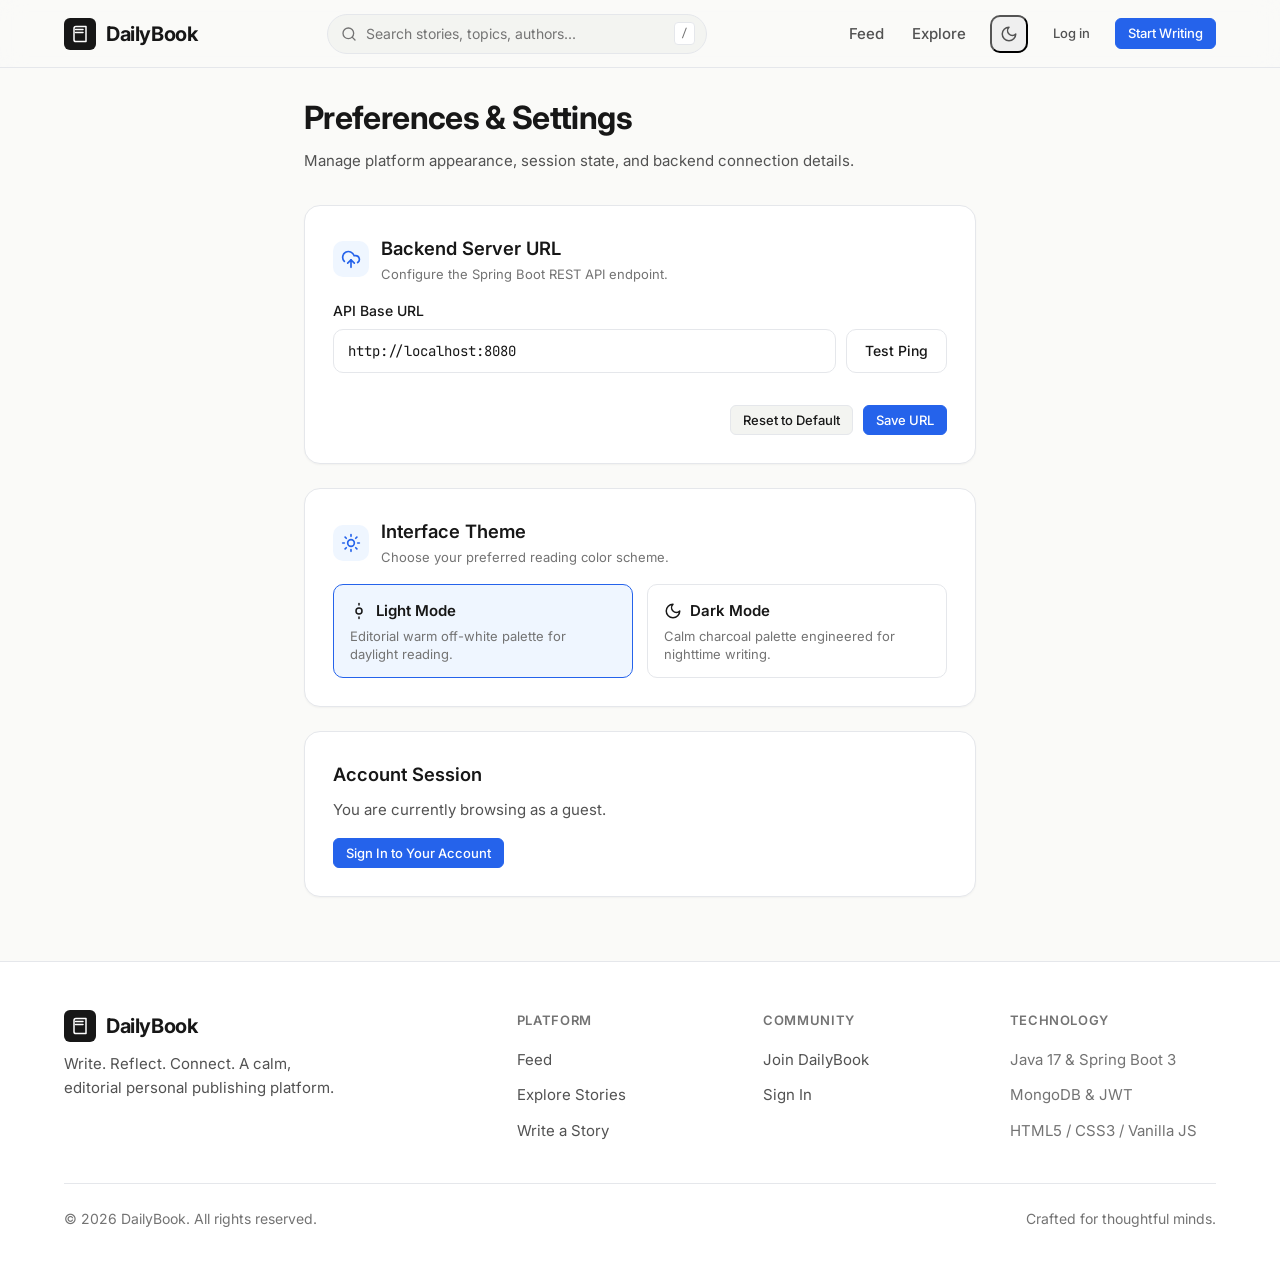
==== frontend/settings.html @ 3b926c1a "adding simple frontend" ====
<!DOCTYPE html>
<html lang="en">
<head>
  <meta charset="UTF-8">
  <meta name="viewport" content="width=device-width, initial-scale=1.0">
  <title>Settings & Configuration — DailyBook</title>
  <link rel="icon" type="image/svg+xml" href="assets/logo.svg">
  <link rel="stylesheet" href="css/style.css">
  <link rel="stylesheet" href="css/components.css">
  <link rel="stylesheet" href="css/responsive.css">
</head>
<body>
  <div class="site-wrapper">
    <header class="site-header"></header>

    <main class="main-content">
      <div class="container" style="max-width: 720px;">
        
        <div style="margin-bottom: 32px;">
          <h1 style="font-size: 2rem; font-weight: 700; letter-spacing: -0.02em; color: var(--text-primary); margin-bottom: 6px;">
            Preferences & Settings
          </h1>
          <p style="color: var(--text-secondary); font-size: 0.9375rem;">
            Manage platform appearance, session state, and backend connection details.
          </p>
        </div>

        <div style="display: flex; flex-direction: column; gap: 24px;">

          <!-- Card 1: Backend Connection -->
          <div style="background: var(--bg-surface); border: 1px solid var(--border-color); border-radius: var(--radius-lg); padding: 28px; box-shadow: var(--shadow-xs);">
            <div style="display: flex; align-items: center; gap: 12px; margin-bottom: 12px;">
              <div style="width: 36px; height: 36px; border-radius: var(--radius-md); background: var(--accent-subtle); color: var(--accent); display: flex; align-items: center; justify-content: center;">
                <svg width="20" height="20" viewBox="0 0 24 24" fill="none" stroke="currentColor" stroke-width="2" stroke-linecap="round" stroke-linejoin="round"><path d="M4 14.899A7 7 0 1 1 15.71 8h1.79a4.5 4.5 0 0 1 2.5 8.242"/><path d="m8 17 4-4 4 4"/><path d="M12 13v9"/></svg>
              </div>
              <div>
                <h2 style="font-size: 1.15rem; font-weight: 600; color: var(--text-primary);">Backend Server URL</h2>
                <p style="font-size: 0.8125rem; color: var(--text-muted);">Configure the Spring Boot REST API endpoint.</p>
              </div>
            </div>

            <div class="form-group" style="margin-top: 16px;">
              <label for="backend-url-input" class="form-label">API Base URL</label>
              <div style="display: flex; gap: 10px;">
                <input 
                  type="url" 
                  id="backend-url-input" 
                  class="form-input" 
                  placeholder="http://localhost:8080" 
                  style="font-family: var(--font-mono); font-size: 0.875rem;"
                />
                <button type="button" class="btn btn-outline" id="test-connection-btn">
                  Test Ping
                </button>
              </div>
              <span id="connection-status" class="form-hint" style="margin-top: 6px;"></span>
            </div>

            <div style="display: flex; justify-content: flex-end; gap: 10px; margin-top: 16px;">
              <button type="button" class="btn btn-secondary btn-sm" id="reset-url-btn">Reset to Default</button>
              <button type="button" class="btn btn-primary btn-sm" id="save-url-btn">Save URL</button>
            </div>
          </div>

          <!-- Card 2: Appearance & Theme -->
          <div style="background: var(--bg-surface); border: 1px solid var(--border-color); border-radius: var(--radius-lg); padding: 28px; box-shadow: var(--shadow-xs);">
            <div style="display: flex; align-items: center; gap: 12px; margin-bottom: 12px;">
              <div style="width: 36px; height: 36px; border-radius: var(--radius-md); background: var(--accent-subtle); color: var(--accent); display: flex; align-items: center; justify-content: center;">
                <svg width="20" height="20" viewBox="0 0 24 24" fill="none" stroke="currentColor" stroke-width="2" stroke-linecap="round" stroke-linejoin="round"><circle cx="12" cy="12" r="4"/><path d="M12 2v2"/><path d="M12 20v2"/><path d="m4.93 4.93 1.41 1.41"/><path d="m17.66 17.66 1.41 1.41"/><path d="M2 12h2"/><path d="M20 12h2"/><path d="m6.34 17.66-1.41 1.41"/><path d="m19.07 4.93-1.41 1.41"/></svg>
              </div>
              <div>
                <h2 style="font-size: 1.15rem; font-weight: 600; color: var(--text-primary);">Interface Theme</h2>
                <p style="font-size: 0.8125rem; color: var(--text-muted);">Choose your preferred reading color scheme.</p>
              </div>
            </div>

            <div style="display: grid; grid-template-columns: 1fr 1fr; gap: 14px; margin-top: 16px;">
              <div class="visibility-card" id="theme-card-light" data-theme-val="light" style="cursor: pointer;">
                <div class="visibility-title">
                  <svg width="18" height="18" viewBox="0 0 24 24" fill="none" stroke="currentColor" stroke-width="2" stroke-linecap="round" stroke-linejoin="round"><circle cx="12" cy="12" r="4"/><path d="M12 2v2"/><path d="M12 20v2"/></svg>
                  <span>Light Mode</span>
                </div>
                <div class="visibility-desc">Editorial warm off-white palette for daylight reading.</div>
              </div>

              <div class="visibility-card" id="theme-card-dark" data-theme-val="dark" style="cursor: pointer;">
                <div class="visibility-title">
                  <svg width="18" height="18" viewBox="0 0 24 24" fill="none" stroke="currentColor" stroke-width="2" stroke-linecap="round" stroke-linejoin="round"><path d="M12 3a6 6 0 0 0 9 9 9 9 0 1 1-9-9Z"/></svg>
                  <span>Dark Mode</span>
                </div>
                <div class="visibility-desc">Calm charcoal palette engineered for nighttime writing.</div>
              </div>
            </div>
          </div>

          <!-- Card 3: Account & Session Information -->
          <div id="account-settings-card" style="background: var(--bg-surface); border: 1px solid var(--border-color); border-radius: var(--radius-lg); padding: 28px; box-shadow: var(--shadow-xs);">
            <!-- Populated via script -->
          </div>

        </div>

      </div>
    </main>

    <footer class="site-footer"></footer>
  </div>

  <script src="js/config.js"></script>
  <script src="js/api.js"></script>
  <script src="js/auth.js"></script>
  <script src="js/app.js"></script>
  <script>
    document.addEventListener('DOMContentLoaded', () => {
      App.renderHeader('settings');
      App.renderFooter();

      // Backend URL Setup
      const urlInput = document.getElementById('backend-url-input');
      const saveBtn = document.getElementById('save-url-btn');
      const resetBtn = document.getElementById('reset-url-btn');
      const testBtn = document.getElementById('test-connection-btn');
      const statusSpan = document.getElementById('connection-status');

      urlInput.value = CONFIG.API_BASE_URL;

      saveBtn.addEventListener('click', () => {
        const val = urlInput.value.trim();
        CONFIG.setApiBaseUrl(val);
        Toast.success('Backend URL updated to ' + CONFIG.API_BASE_URL);
      });

      resetBtn.addEventListener('click', () => {
        CONFIG.setApiBaseUrl(null);
        urlInput.value = CONFIG.API_BASE_URL;
        Toast.info('Reset backend URL to default: ' + CONFIG.DEFAULT_API_BASE_URL);
      });

      testBtn.addEventListener('click', async () => {
        statusSpan.textContent = 'Testing connection...';
        statusSpan.style.color = 'var(--text-muted)';
        try {
          const resp = await fetch(`${urlInput.value.trim()}/health`).catch(() => fetch(`${urlInput.value.trim()}/api/posts`));
          if (resp) {
            statusSpan.textContent = 'Connected successfully! Server is responding.';
            statusSpan.style.color = 'var(--success)';
            Toast.success('Connection verified!');
          }
        } catch {
          statusSpan.textContent = 'Failed to reach backend server. Please verify port and host.';
          statusSpan.style.color = 'var(--danger)';
          Toast.error('Connection test failed.');
        }
      });

      // Theme Selector Cards
      const currentTheme = document.documentElement.getAttribute('data-theme') || 'light';
      updateThemeCards(currentTheme);

      document.getElementById('theme-card-light').addEventListener('click', () => {
        document.documentElement.setAttribute('data-theme', 'light');
        localStorage.setItem('dailybook_theme', 'light');
        updateThemeCards('light');
        App.updateThemeToggleIcon('light');
      });

      document.getElementById('theme-card-dark').addEventListener('click', () => {
        document.documentElement.setAttribute('data-theme', 'dark');
        localStorage.setItem('dailybook_theme', 'dark');
        updateThemeCards('dark');
        App.updateThemeToggleIcon('dark');
      });

      function updateThemeCards(theme) {
        document.getElementById('theme-card-light').classList.toggle('selected', theme === 'light');
        document.getElementById('theme-card-dark').classList.toggle('selected', theme === 'dark');
      }

      // Account & Session Information
      const accountCard = document.getElementById('account-settings-card');
      const isAuthed = Auth.isAuthenticated();

      if (isAuthed) {
        const user = Auth.getUser() || {};
        accountCard.innerHTML = `
          <div style="display: flex; align-items: center; justify-content: space-between; margin-bottom: 16px;">
            <h2 style="font-size: 1.15rem; font-weight: 600; color: var(--text-primary);">Account & Session</h2>
            <span class="badge badge-public">Active Session</span>
          </div>
          <div style="display: flex; flex-direction: column; gap: 8px; font-size: 0.9375rem; margin-bottom: 20px;">
            <div><strong>Username:</strong> @${App.escapeHtml(user.username || 'unknown')}</div>
            ${user.email ? `<div><strong>Email:</strong> ${App.escapeHtml(user.email)}</div>` : ''}
            ${user.roles ? `<div><strong>Roles:</strong> ${user.roles.join(', ')}</div>` : ''}
          </div>
          <button class="btn btn-danger-outline btn-sm" onclick="Auth.logout('login.html')">
            End Session & Sign Out
          </button>
        `;
      } else {
        accountCard.innerHTML = `
          <h2 style="font-size: 1.15rem; font-weight: 600; color: var(--text-primary); margin-bottom: 8px;">Account Session</h2>
          <p style="font-size: 0.9375rem; color: var(--text-secondary); margin-bottom: 16px;">You are currently browsing as a guest.</p>
          <a href="login.html" class="btn btn-primary btn-sm">Sign In to Your Account</a>
        `;
      }
    });
  </script>
</body>
</html>
---- frontend/css/style.css ----
/* ==========================================================================
   DailyBook Design System & Global Styles
   "Write. Reflect. Connect."
   ========================================================================== */

@import url('https://fonts.googleapis.com/css2?family=Inter:wght@300;400;500;600;700&family=Newsreader:ital,opsz,wght@0,6..72,400;0,6..72,500;0,6..72,600;1,6..72,400&family=JetBrains+Mono:wght@400;500&display=swap');

:root {
  /* Color Palette - Sophisticated Editorial Light */
  --bg-primary: #FAFAF8;
  --bg-surface: #FFFFFF;
  --bg-secondary: #F3F4F1;
  --bg-tertiary: #E8EAE6;
  --text-primary: #171717;
  --text-secondary: #525252;
  --text-muted: #737373;
  --text-inverse: #FFFFFF;

  /* Brand Accents */
  --accent: #2563EB;
  --accent-hover: #1D4ED8;
  --accent-subtle: #EFF6FF;
  --accent-border: #BFDBFE;

  /* Semantic Feedback */
  --border-color: #E5E7EB;
  --border-light: #F3F4F6;
  --border-dark: #D1D5DB;

  --danger: #DC2626;
  --danger-hover: #B91C1C;
  --danger-light: #FEF2F2;
  --danger-border: #FECACA;

  --success: #16A34A;
  --success-light: #F0FDF4;
  --success-border: #BBF7D0;

  --warning: #D97706;
  --warning-light: #FFFBEB;
  --warning-border: #FDE68A;

  /* Typography */
  --font-sans: 'Inter', -apple-system, BlinkMacSystemFont, "Segoe UI", Roboto, sans-serif;
  --font-serif: 'Newsreader', 'Merriweather', Georgia, serif;
  --font-mono: 'JetBrains Mono', SFMono-Regular, Menlo, Monaco, Consolas, monospace;

  /* Elevations */
  --shadow-xs: 0 1px 2px 0 rgba(0, 0, 0, 0.04);
  --shadow-sm: 0 1px 3px 0 rgba(0, 0, 0, 0.07), 0 1px 2px -1px rgba(0, 0, 0, 0.05);
  --shadow-md: 0 4px 6px -1px rgba(0, 0, 0, 0.07), 0 2px 4px -2px rgba(0, 0, 0, 0.04);
  --shadow-lg: 0 10px 15px -3px rgba(0, 0, 0, 0.08), 0 4px 6px -4px rgba(0, 0, 0, 0.03);
  --shadow-xl: 0 20px 25px -5px rgba(0, 0, 0, 0.09), 0 8px 10px -6px rgba(0, 0, 0, 0.04);

  /* Radius */
  --radius-sm: 6px;
  --radius-md: 10px;
  --radius-lg: 16px;
  --radius-xl: 24px;
  --radius-full: 9999px;

  /* Transitions */
  --transition-fast: 150ms cubic-bezier(0.4, 0, 0.2, 1);
  --transition-normal: 250ms cubic-bezier(0.4, 0, 0.2, 1);

  /* Layout dimensions */
  --nav-height: 68px;
  --container-max: 1200px;
  --reading-max: 740px;
}

/* ==========================================================================
   Dark Mode Palette (Intentional Slate/Charcoal)
   ========================================================================== */
[data-theme="dark"] {
  --bg-primary: #0F1115;
  --bg-surface: #171A21;
  --bg-secondary: #1F232B;
  --bg-tertiary: #272C36;
  --text-primary: #F3F4F6;
  --text-secondary: #9CA3AF;
  --text-muted: #6B7280;
  --text-inverse: #111827;

  --accent: #3B82F6;
  --accent-hover: #60A5FA;
  --accent-subtle: rgba(59, 130, 246, 0.14);
  --accent-border: rgba(59, 130, 246, 0.28);

  --border-color: #272B35;
  --border-light: #1F232B;
  --border-dark: #373E4D;

  --danger: #EF4444;
  --danger-hover: #F87171;
  --danger-light: rgba(239, 68, 68, 0.14);
  --danger-border: rgba(239, 68, 68, 0.3);

  --success: #22C55E;
  --success-light: rgba(34, 197, 94, 0.14);
  --success-border: rgba(34, 197, 94, 0.3);

  --warning: #F59E0B;
  --warning-light: rgba(245, 158, 11, 0.14);
  --warning-border: rgba(245, 158, 11, 0.3);

  --shadow-xs: 0 1px 2px 0 rgba(0, 0, 0, 0.35);
  --shadow-sm: 0 2px 4px 0 rgba(0, 0, 0, 0.45);
  --shadow-md: 0 6px 12px -2px rgba(0, 0, 0, 0.5);
  --shadow-lg: 0 12px 20px -3px rgba(0, 0, 0, 0.6);
  --shadow-xl: 0 24px 32px -4px rgba(0, 0, 0, 0.7);
}

/* ==========================================================================
   Base & Reset
   ========================================================================== */
*, *::before, *::after {
  box-sizing: border-box;
  margin: 0;
  padding: 0;
}

html {
  font-size: 16px;
  scroll-behavior: smooth;
  -webkit-font-smoothing: antialiased;
  -moz-osx-font-smoothing: grayscale;
}

body {
  font-family: var(--font-sans);
  background-color: var(--bg-primary);
  color: var(--text-primary);
  line-height: 1.6;
  min-height: 100vh;
  display: flex;
  flex-direction: column;
  transition: background-color var(--transition-normal), color var(--transition-normal);
}

a {
  color: inherit;
  text-decoration: none;
  transition: color var(--transition-fast);
}

button, input, textarea, select {
  font: inherit;
  color: inherit;
}

img, svg {
  display: block;
  max-width: 100%;
}

/* ==========================================================================
   Global Layout Structure
   ========================================================================== */
.site-wrapper {
  display: flex;
  flex-direction: column;
  min-height: 100vh;
}

.main-content {
  flex: 1 0 auto;
  padding-top: calc(var(--nav-height) + 24px);
  padding-bottom: 64px;
}

.container {
  width: 100%;
  max-width: var(--container-max);
  margin-left: auto;
  margin-right: auto;
  padding-left: 24px;
  padding-right: 24px;
}

.reading-container {
  width: 100%;
  max-width: var(--reading-max);
  margin-left: auto;
  margin-right: auto;
  padding-left: 20px;
  padding-right: 20px;
}

/* ==========================================================================
   Navigation Bar
   ========================================================================== */
.site-header {
  position: fixed;
  top: 0;
  left: 0;
  right: 0;
  height: var(--nav-height);
  background: rgba(250, 250, 248, 0.85);
  backdrop-filter: blur(12px);
  -webkit-backdrop-filter: blur(12px);
  border-bottom: 1px solid var(--border-color);
  z-index: 100;
  transition: background-color var(--transition-normal), border-color var(--transition-normal);
}

[data-theme="dark"] .site-header {
  background: rgba(15, 17, 21, 0.85);
}

.nav-container {
  display: flex;
  align-items: center;
  justify-content: space-between;
  height: 100%;
  gap: 20px;
}

/* Brand */
.nav-brand {
  display: flex;
  align-items: center;
  gap: 10px;
  font-weight: 700;
  font-size: 1.25rem;
  letter-spacing: -0.02em;
  color: var(--text-primary);
}

.brand-icon {
  width: 32px;
  height: 32px;
  background: var(--text-primary);
  color: var(--bg-surface);
  border-radius: var(--radius-sm);
  display: flex;
  align-items: center;
  justify-content: center;
  transition: transform var(--transition-fast);
}

.nav-brand:hover .brand-icon {
  transform: translateY(-1px);
}

/* Nav Center - Quick Search */
.nav-search {
  flex: 1;
  max-width: 380px;
  position: relative;
}

.nav-search-input {
  width: 100%;
  height: 40px;
  padding: 0 40px 0 38px;
  background: var(--bg-secondary);
  border: 1px solid var(--border-color);
  border-radius: var(--radius-full);
  font-size: 0.875rem;
  color: var(--text-primary);
  outline: none;
  transition: all var(--transition-fast);
}

.nav-search-input:focus {
  background: var(--bg-surface);
  border-color: var(--accent);
  box-shadow: 0 0 0 3px var(--accent-subtle);
}

.nav-search-icon {
  position: absolute;
  left: 14px;
  top: 50%;
  transform: translateY(-50%);
  color: var(--text-muted);
  pointer-events: none;
  width: 16px;
  height: 16px;
}

.nav-search-kbd {
  position: absolute;
  right: 12px;
  top: 50%;
  transform: translateY(-50%);
  background: var(--bg-surface);
  border: 1px solid var(--border-color);
  border-radius: 4px;
  padding: 2px 6px;
  font-size: 0.7rem;
  font-family: var(--font-mono);
  color: var(--text-muted);
  pointer-events: none;
}

/* Nav Right Actions */
.nav-actions {
  display: flex;
  align-items: center;
  gap: 12px;
}

.nav-link {
  display: inline-flex;
  align-items: center;
  gap: 6px;
  font-size: 0.9375rem;
  font-weight: 500;
  color: var(--text-secondary);
  padding: 8px 12px;
  border-radius: var(--radius-sm);
  transition: all var(--transition-fast);
}

.nav-link:hover, .nav-link.active {
  color: var(--text-primary);
  background: var(--bg-secondary);
}

/* User Profile Dropdown in Nav */
.user-menu-trigger {
  display: flex;
  align-items: center;
  gap: 8px;
  padding: 4px;
  border-radius: var(--radius-full);
  background: transparent;
  border: 1px solid transparent;
  cursor: pointer;
  transition: all var(--transition-fast);
}

.user-menu-trigger:hover {
  background: var(--bg-secondary);
  border-color: var(--border-color);
}

/* Mobile Nav Toggle */
.mobile-menu-btn {
  display: none;
  background: none;
  border: none;
  cursor: pointer;
  padding: 8px;
  color: var(--text-primary);
  border-radius: var(--radius-sm);
}

/* Mobile Drawer */
.mobile-drawer {
  display: none;
  position: fixed;
  top: var(--nav-height);
  left: 0;
  right: 0;
  bottom: 0;
  background: var(--bg-primary);
  z-index: 99;
  padding: 24px;
  flex-direction: column;
  gap: 16px;
  border-top: 1px solid var(--border-color);
  overflow-y: auto;
}

.mobile-drawer.open {
  display: flex;
}

/* ==========================================================================
   Footer
   ========================================================================== */
.site-footer {
  background: var(--bg-surface);
  border-top: 1px solid var(--border-color);
  padding: 48px 0 32px;
  margin-top: auto;
}

.footer-grid {
  display: grid;
  grid-template-columns: 2fr 1fr 1fr 1fr;
  gap: 40px;
  margin-bottom: 40px;
}

.footer-brand-tagline {
  color: var(--text-secondary);
  font-size: 0.9375rem;
  margin-top: 10px;
  max-width: 280px;
}

.footer-heading {
  font-size: 0.8125rem;
  font-weight: 600;
  text-transform: uppercase;
  letter-spacing: 0.05em;
  color: var(--text-muted);
  margin-bottom: 16px;
}

.footer-links {
  list-style: none;
  display: flex;
  flex-direction: column;
  gap: 10px;
}

.footer-link {
  font-size: 0.9375rem;
  color: var(--text-secondary);
  transition: color var(--transition-fast);
}

.footer-link:hover {
  color: var(--text-primary);
}

.footer-bottom {
  display: flex;
  align-items: center;
  justify-content: space-between;
  padding-top: 24px;
  border-top: 1px solid var(--border-color);
  font-size: 0.875rem;
  color: var(--text-muted);
}
---- frontend/css/components.css ----
/* ==========================================================================
   DailyBook UI Components
   Buttons, Cards, Inputs, Toasts, Skeletons, Modals, Reading Typography
   ========================================================================== */

/* ==========================================================================
   Buttons
   ========================================================================== */
.btn {
  display: inline-flex;
  align-items: center;
  justify-content: center;
  gap: 8px;
  font-family: var(--font-sans);
  font-size: 0.875rem;
  font-weight: 500;
  line-height: 1.25;
  padding: 10px 18px;
  border-radius: var(--radius-md);
  border: 1px solid transparent;
  cursor: pointer;
  text-decoration: none;
  white-space: nowrap;
  transition: all var(--transition-fast);
  user-select: none;
}

.btn:disabled, .btn.disabled {
  opacity: 0.6;
  cursor: not-allowed;
  pointer-events: none;
}

.btn-primary {
  background-color: var(--accent);
  color: #FFFFFF;
  border-color: var(--accent);
}

.btn-primary:hover:not(:disabled) {
  background-color: var(--accent-hover);
  border-color: var(--accent-hover);
  transform: translateY(-1px);
  box-shadow: var(--shadow-sm);
}

.btn-secondary {
  background-color: var(--bg-secondary);
  color: var(--text-primary);
  border-color: var(--border-color);
}

.btn-secondary:hover:not(:disabled) {
  background-color: var(--bg-tertiary);
  border-color: var(--border-dark);
}

.btn-outline {
  background-color: transparent;
  color: var(--text-primary);
  border-color: var(--border-color);
}

.btn-outline:hover:not(:disabled) {
  background-color: var(--bg-secondary);
  border-color: var(--border-dark);
}

.btn-ghost {
  background-color: transparent;
  color: var(--text-secondary);
  border-color: transparent;
}

.btn-ghost:hover:not(:disabled) {
  color: var(--text-primary);
  background-color: var(--bg-secondary);
}

.btn-danger {
  background-color: var(--danger);
  color: #FFFFFF;
  border-color: var(--danger);
}

.btn-danger:hover:not(:disabled) {
  background-color: var(--danger-hover);
  border-color: var(--danger-hover);
}

.btn-danger-outline {
  background-color: transparent;
  color: var(--danger);
  border-color: var(--danger-border);
}

.btn-danger-outline:hover:not(:disabled) {
  background-color: var(--danger-light);
}

.btn-sm {
  padding: 6px 12px;
  font-size: 0.8125rem;
  border-radius: var(--radius-sm);
}

.btn-lg {
  padding: 14px 24px;
  font-size: 1rem;
  font-weight: 600;
  border-radius: var(--radius-md);
}

.btn-icon {
  padding: 8px;
  border-radius: var(--radius-md);
  color: var(--text-secondary);
}

.btn-icon:hover {
  color: var(--text-primary);
  background-color: var(--bg-secondary);
}

/* Spinner inside button */
.btn-spinner {
  width: 16px;
  height: 16px;
  border: 2px solid rgba(255, 255, 255, 0.3);
  border-top-color: currentColor;
  border-radius: 50%;
  animation: spin 0.6s linear infinite;
}

@keyframes spin {
  to { transform: rotate(360deg); }
}

/* ==========================================================================
   Form Controls
   ========================================================================== */
.form-group {
  display: flex;
  flex-direction: column;
  gap: 6px;
  margin-bottom: 20px;
}

.form-label {
  font-size: 0.875rem;
  font-weight: 500;
  color: var(--text-primary);
}

.form-input, .form-textarea, .form-select {
  width: 100%;
  padding: 10px 14px;
  font-family: var(--font-sans);
  font-size: 0.9375rem;
  color: var(--text-primary);
  background-color: var(--bg-surface);
  border: 1px solid var(--border-color);
  border-radius: var(--radius-md);
  outline: none;
  transition: all var(--transition-fast);
}

.form-input:focus, .form-textarea:focus, .form-select:focus {
  border-color: var(--accent);
  box-shadow: 0 0 0 3px var(--accent-subtle);
}

.form-input::placeholder, .form-textarea::placeholder {
  color: var(--text-muted);
}

.form-input.is-invalid, .form-textarea.is-invalid {
  border-color: var(--danger);
  box-shadow: 0 0 0 3px var(--danger-light);
}

.form-textarea {
  min-height: 140px;
  resize: vertical;
  line-height: 1.6;
}

.form-hint {
  font-size: 0.8125rem;
  color: var(--text-muted);
}

.form-error {
  font-size: 0.8125rem;
  color: var(--danger);
  display: flex;
  align-items: center;
  gap: 4px;
}

/* Password Toggle Wrapper */
.input-with-toggle {
  position: relative;
  display: flex;
  align-items: center;
}

.input-with-toggle .form-input {
  padding-right: 42px;
}

.input-toggle-btn {
  position: absolute;
  right: 12px;
  background: none;
  border: none;
  color: var(--text-muted);
  cursor: pointer;
  padding: 4px;
  display: flex;
  align-items: center;
}

.input-toggle-btn:hover {
  color: var(--text-primary);
}

/* ==========================================================================
   Badges & Tags
   ========================================================================== */
.badge {
  display: inline-flex;
  align-items: center;
  gap: 5px;
  padding: 3px 8px;
  border-radius: var(--radius-full);
  font-size: 0.75rem;
  font-weight: 500;
  line-height: 1;
}

.badge-public {
  background-color: var(--bg-secondary);
  color: var(--text-secondary);
  border: 1px solid var(--border-color);
}

.badge-followers {
  background-color: var(--accent-subtle);
  color: var(--accent);
  border: 1px solid var(--accent-border);
}

.badge-private {
  background-color: var(--warning-light);
  color: var(--warning);
  border: 1px solid var(--warning-border);
}

.tag-pill {
  display: inline-flex;
  align-items: center;
  gap: 4px;
  padding: 3px 10px;
  border-radius: var(--radius-full);
  font-size: 0.75rem;
  font-weight: 500;
  background-color: var(--bg-secondary);
  color: var(--text-secondary);
  transition: all var(--transition-fast);
}

.tag-pill:hover {
  background-color: var(--bg-tertiary);
  color: var(--text-primary);
}

/* ==========================================================================
   User Avatar
   ========================================================================== */
.avatar {
  width: 36px;
  height: 36px;
  border-radius: var(--radius-full);
  display: inline-flex;
  align-items: center;
  justify-content: center;
  font-weight: 600;
  font-size: 0.875rem;
  color: #FFFFFF;
  background-color: var(--accent);
  user-select: none;
  flex-shrink: 0;
  text-transform: uppercase;
}

.avatar-sm {
  width: 28px;
  height: 28px;
  font-size: 0.75rem;
}

.avatar-lg {
  width: 52px;
  height: 52px;
  font-size: 1.25rem;
}

.avatar-xl {
  width: 80px;
  height: 80px;
  font-size: 2rem;
}

/* Deterministic Avatar Pastel Tints */
.avatar-tint-0 { background: linear-gradient(135deg, #3B82F6, #1D4ED8); }
.avatar-tint-1 { background: linear-gradient(135deg, #8B5CF6, #6D28D9); }
.avatar-tint-2 { background: linear-gradient(135deg, #EC4899, #BE185D); }
.avatar-tint-3 { background: linear-gradient(135deg, #10B981, #047857); }
.avatar-tint-4 { background: linear-gradient(135deg, #F59E0B, #B45309); }
.avatar-tint-5 { background: linear-gradient(135deg, #06B6D4, #0E7490); }
.avatar-tint-6 { background: linear-gradient(135deg, #6366F1, #4338CA); }
.avatar-tint-7 { background: linear-gradient(135deg, #64748B, #334155); }

/* ==========================================================================
   Article / Post Cards
   ========================================================================== */
.post-card {
  background: var(--bg-surface);
  border: 1px solid var(--border-color);
  border-radius: var(--radius-lg);
  padding: 24px;
  margin-bottom: 20px;
  transition: transform var(--transition-normal), box-shadow var(--transition-normal), border-color var(--transition-normal);
  display: flex;
  flex-direction: column;
  gap: 14px;
  position: relative;
}

.post-card:hover {
  transform: translateY(-2px);
  border-color: var(--border-dark);
  box-shadow: var(--shadow-md);
}

.post-card-header {
  display: flex;
  align-items: center;
  justify-content: space-between;
  gap: 12px;
}

.post-author-info {
  display: flex;
  align-items: center;
  gap: 10px;
}

.post-author-name {
  font-weight: 600;
  font-size: 0.9375rem;
  color: var(--text-primary);
}

.post-author-name:hover {
  color: var(--accent);
}

.post-meta-sub {
  font-size: 0.8125rem;
  color: var(--text-muted);
  display: flex;
  align-items: center;
  gap: 6px;
}

.post-dot-sep {
  opacity: 0.6;
}

.post-card-title {
  font-size: 1.35rem;
  font-weight: 700;
  line-height: 1.3;
  letter-spacing: -0.015em;
  color: var(--text-primary);
  margin-top: 2px;
}

.post-card-title a:hover {
  color: var(--accent);
}

.post-card-excerpt {
  font-size: 0.9375rem;
  line-height: 1.6;
  color: var(--text-secondary);
  display: -webkit-box;
  -webkit-line-clamp: 3;
  -webkit-box-orient: vertical;
  overflow: hidden;
}

.post-card-footer {
  display: flex;
  align-items: center;
  justify-content: space-between;
  gap: 12px;
  padding-top: 8px;
  border-top: 1px solid var(--border-light);
  margin-top: auto;
}

.post-tags-list {
  display: flex;
  flex-wrap: wrap;
  gap: 6px;
}

.post-read-more {
  display: inline-flex;
  align-items: center;
  gap: 4px;
  font-size: 0.875rem;
  font-weight: 500;
  color: var(--accent);
  transition: transform var(--transition-fast);
}

.post-card:hover .post-read-more {
  transform: translateX(3px);
}

/* ==========================================================================
   Editorial Reading Mode (post.html)
   ========================================================================== */
.article-header {
  margin-bottom: 36px;
}

.article-title {
  font-family: var(--font-sans);
  font-size: clamp(2rem, 4vw, 2.75rem);
  font-weight: 700;
  line-height: 1.2;
  letter-spacing: -0.025em;
  color: var(--text-primary);
  margin-bottom: 20px;
}

.article-meta-bar {
  display: flex;
  align-items: center;
  justify-content: space-between;
  gap: 16px;
  padding: 16px 0;
  border-top: 1px solid var(--border-color);
  border-bottom: 1px solid var(--border-color);
}

.article-author-cluster {
  display: flex;
  align-items: center;
  gap: 14px;
}

.article-content {
  font-family: var(--font-serif);
  font-size: 1.1875rem;
  line-height: 1.8;
  color: var(--text-primary);
  word-break: break-word;
}

.article-content p {
  margin-bottom: 24px;
}

.article-content h1, 
.article-content h2, 
.article-content h3, 
.article-content h4 {
  font-family: var(--font-sans);
  font-weight: 700;
  line-height: 1.3;
  color: var(--text-primary);
  margin-top: 36px;
  margin-bottom: 16px;
}

.article-content h1 { font-size: 1.85rem; }
.article-content h2 { font-size: 1.5rem; }
.article-content h3 { font-size: 1.25rem; }

.article-content blockquote {
  border-left: 3px solid var(--accent);
  padding-left: 20px;
  margin: 28px 0;
  font-style: italic;
  color: var(--text-secondary);
}

.article-content ul, .article-content ol {
  margin: 20px 0 24px 28px;
}

.article-content li {
  margin-bottom: 8px;
}

.article-content pre {
  background: var(--bg-secondary);
  border: 1px solid var(--border-color);
  border-radius: var(--radius-md);
  padding: 18px 20px;
  overflow-x: auto;
  font-family: var(--font-mono);
  font-size: 0.9375rem;
  line-height: 1.6;
  margin: 28px 0;
}

.article-content code {
  font-family: var(--font-mono);
  font-size: 0.875em;
  background: var(--bg-secondary);
  padding: 2px 6px;
  border-radius: 4px;
  border: 1px solid var(--border-color);
}

.article-content pre code {
  background: transparent;
  padding: 0;
  border: none;
}

.article-content a {
  color: var(--accent);
  text-decoration: underline;
  text-underline-offset: 3px;
}

/* ==========================================================================
   Tabs
   ========================================================================== */
.tabs-nav {
  display: flex;
  align-items: center;
  gap: 8px;
  border-bottom: 1px solid var(--border-color);
  margin-bottom: 24px;
}

.tab-btn {
  display: inline-flex;
  align-items: center;
  gap: 8px;
  padding: 12px 16px;
  font-size: 0.9375rem;
  font-weight: 500;
  color: var(--text-secondary);
  background: none;
  border: none;
  border-bottom: 2px solid transparent;
  cursor: pointer;
  transition: all var(--transition-fast);
  margin-bottom: -1px;
}

.tab-btn:hover {
  color: var(--text-primary);
}

.tab-btn.active {
  color: var(--accent);
  border-bottom-color: var(--accent);
  font-weight: 600;
}

.tab-count {
  font-size: 0.75rem;
  padding: 2px 8px;
  border-radius: var(--radius-full);
  background: var(--bg-secondary);
  color: var(--text-secondary);
}

.tab-btn.active .tab-count {
  background: var(--accent-subtle);
  color: var(--accent);
}

/* ==========================================================================
   Visibility Selector Cards (Create Post)
   ========================================================================== */
.visibility-grid {
  display: grid;
  grid-template-columns: repeat(3, 1fr);
  gap: 12px;
}

.visibility-card {
  border: 1.5px solid var(--border-color);
  background: var(--bg-surface);
  border-radius: var(--radius-md);
  padding: 14px 16px;
  cursor: pointer;
  transition: all var(--transition-fast);
  display: flex;
  flex-direction: column;
  gap: 4px;
  user-select: none;
}

.visibility-card:hover {
  border-color: var(--border-dark);
  background: var(--bg-secondary);
}

.visibility-card.selected {
  border-color: var(--accent);
  background: var(--accent-subtle);
}

.visibility-title {
  display: flex;
  align-items: center;
  gap: 8px;
  font-weight: 600;
  font-size: 0.9375rem;
  color: var(--text-primary);
}

.visibility-desc {
  font-size: 0.8125rem;
  color: var(--text-muted);
  line-height: 1.4;
}

/* ==========================================================================
   Skeletons
   ========================================================================== */
.skeleton {
  background: linear-gradient(90deg, var(--bg-secondary) 25%, var(--bg-tertiary) 50%, var(--bg-secondary) 75%);
  background-size: 200% 100%;
  animation: shimmer 1.5s infinite;
  border-radius: var(--radius-sm);
}

@keyframes shimmer {
  0% { background-position: 200% 0; }
  100% { background-position: -200% 0; }
}

.skeleton-card {
  background: var(--bg-surface);
  border: 1px solid var(--border-color);
  border-radius: var(--radius-lg);
  padding: 24px;
  margin-bottom: 20px;
  display: flex;
  flex-direction: column;
  gap: 16px;
}

.skeleton-avatar {
  width: 36px;
  height: 36px;
  border-radius: 50%;
}

.skeleton-title {
  height: 24px;
  width: 75%;
}

.skeleton-text {
  height: 14px;
  width: 100%;
}

.skeleton-text-short {
  height: 14px;
  width: 45%;
}

/* ==========================================================================
   Toasts (Notification System)
   ========================================================================== */
.toast-container {
  position: fixed;
  bottom: 24px;
  right: 24px;
  z-index: 1000;
  display: flex;
  flex-direction: column;
  gap: 10px;
  pointer-events: none;
}

.toast {
  pointer-events: auto;
  display: flex;
  align-items: center;
  gap: 12px;
  background: var(--bg-surface);
  color: var(--text-primary);
  border: 1px solid var(--border-color);
  padding: 12px 18px;
  border-radius: var(--radius-md);
  box-shadow: var(--shadow-lg);
  font-size: 0.9375rem;
  min-width: 280px;
  max-width: 420px;
  animation: slideUp 0.25s cubic-bezier(0.16, 1, 0.3, 1);
  transition: opacity 0.2s ease, transform 0.2s ease;
}

@keyframes slideUp {
  from {
    opacity: 0;
    transform: translateY(16px);
  }
  to {
    opacity: 1;
    transform: translateY(0);
  }
}

.toast-success { border-left: 4px solid var(--success); }
.toast-error { border-left: 4px solid var(--danger); }
.toast-warning { border-left: 4px solid var(--warning); }
.toast-info { border-left: 4px solid var(--accent); }

.toast-icon {
  flex-shrink: 0;
}
.toast-success .toast-icon { color: var(--success); }
.toast-error .toast-icon { color: var(--danger); }
.toast-warning .toast-icon { color: var(--warning); }
.toast-info .toast-icon { color: var(--accent); }

.toast-content {
  flex: 1;
}

.toast-close {
  background: none;
  border: none;
  color: var(--text-muted);
  cursor: pointer;
  padding: 2px;
  display: flex;
}
.toast-close:hover { color: var(--text-primary); }

/* ==========================================================================
   Modals
   ========================================================================== */
.modal-backdrop {
  position: fixed;
  top: 0;
  left: 0;
  right: 0;
  bottom: 0;
  background: rgba(0, 0, 0, 0.55);
  backdrop-filter: blur(4px);
  z-index: 500;
  display: flex;
  align-items: center;
  justify-content: center;
  padding: 20px;
  opacity: 0;
  pointer-events: none;
  transition: opacity 0.2s ease;
}

.modal-backdrop.open {
  opacity: 1;
  pointer-events: auto;
}

.modal-box {
  background: var(--bg-surface);
  border: 1px solid var(--border-color);
  border-radius: var(--radius-lg);
  width: 100%;
  max-width: 480px;
  padding: 28px;
  box-shadow: var(--shadow-xl);
  transform: scale(0.95);
  transition: transform 0.2s cubic-bezier(0.16, 1, 0.3, 1);
}

.modal-backdrop.open .modal-box {
  transform: scale(1);
}

.modal-header {
  display: flex;
  align-items: center;
  justify-content: space-between;
  margin-bottom: 16px;
}

.modal-title {
  font-size: 1.25rem;
  font-weight: 700;
  color: var(--text-primary);
}

.modal-body {
  color: var(--text-secondary);
  font-size: 0.9375rem;
  line-height: 1.6;
  margin-bottom: 24px;
}

.modal-actions {
  display: flex;
  align-items: center;
  justify-content: flex-end;
  gap: 12px;
}

/* ==========================================================================
   Empty States
   ========================================================================== */
.empty-state {
  text-align: center;
  padding: 64px 24px;
  background: var(--bg-surface);
  border: 1px dashed var(--border-color);
  border-radius: var(--radius-lg);
  margin: 20px 0;
}

.empty-state-icon {
  width: 56px;
  height: 56px;
  border-radius: 50%;
  background: var(--bg-secondary);
  color: var(--text-muted);
  display: inline-flex;
  align-items: center;
  justify-content: center;
  margin-bottom: 16px;
}

.empty-state-title {
  font-size: 1.25rem;
  font-weight: 600;
  color: var(--text-primary);
  margin-bottom: 8px;
}

.empty-state-desc {
  font-size: 0.9375rem;
  color: var(--text-muted);
  max-width: 420px;
  margin: 0 auto 20px;
}

/* ==========================================================================
   Pagination
   ========================================================================== */
.pagination {
  display: flex;
  align-items: center;
  justify-content: center;
  gap: 8px;
  margin-top: 36px;
}

.page-btn {
  display: inline-flex;
  align-items: center;
  justify-content: center;
  min-width: 38px;
  height: 38px;
  padding: 0 12px;
  border-radius: var(--radius-md);
  border: 1px solid var(--border-color);
  background: var(--bg-surface);
  color: var(--text-primary);
  font-size: 0.875rem;
  font-weight: 500;
  cursor: pointer;
  transition: all var(--transition-fast);
}

.page-btn:hover:not(:disabled) {
  border-color: var(--accent);
  color: var(--accent);
}

.page-btn.active {
  background: var(--accent);
  color: #FFFFFF;
  border-color: var(--accent);
}

.page-btn:disabled {
  opacity: 0.5;
  cursor: not-allowed;
}

/* ==========================================================================
   Dropdowns
   ========================================================================== */
.dropdown {
  position: relative;
}

.dropdown-menu {
  position: absolute;
  top: calc(100% + 8px);
  right: 0;
  background: var(--bg-surface);
  border: 1px solid var(--border-color);
  border-radius: var(--radius-md);
  box-shadow: var(--shadow-lg);
  min-width: 200px;
  padding: 6px;
  z-index: 120;
  display: none;
  flex-direction: column;
  gap: 2px;
}

.dropdown-menu.show {
  display: flex;
}

.dropdown-item {
  display: flex;
  align-items: center;
  gap: 10px;
  padding: 8px 12px;
  border-radius: var(--radius-sm);
  font-size: 0.875rem;
  color: var(--text-primary);
  cursor: pointer;
  transition: background-color var(--transition-fast);
}

.dropdown-item:hover {
  background-color: var(--bg-secondary);
}

.dropdown-divider {
  height: 1px;
  background: var(--border-color);
  margin: 4px 0;
}
---- frontend/css/responsive.css ----
/* ==========================================================================
   DailyBook Responsive Styles
   Breakpoints: 1024px, 768px, 640px, 480px, 360px
   ========================================================================== */

/* Tablet & Smaller Desktops */
@media (max-width: 1024px) {
  .feed-layout {
    grid-template-columns: 1fr 300px !important;
    gap: 28px !important;
  }

  .footer-grid {
    grid-template-columns: 1fr 1fr;
    gap: 32px;
  }
}

/* Tablet Portrait & Mobile Landscape */
@media (max-width: 768px) {
  :root {
    --nav-height: 60px;
  }

  .nav-search {
    display: none; /* Collapses to search icon/page on mobile */
  }

  .mobile-menu-btn {
    display: flex;
  }

  .nav-links-desktop {
    display: none !important;
  }

  .feed-layout {
    grid-template-columns: 1fr !important;
    gap: 24px !important;
  }

  .feed-sidebar {
    order: -1; /* Sidebar stats above or collapsible */
    margin-bottom: 12px;
  }

  .visibility-grid {
    grid-template-columns: 1fr;
  }

  .footer-grid {
    grid-template-columns: 1fr;
    gap: 28px;
  }

  .footer-bottom {
    flex-direction: column;
    gap: 12px;
    text-align: center;
  }

  .article-title {
    font-size: 1.85rem;
  }

  .article-meta-bar {
    flex-direction: column;
    align-items: flex-start;
    gap: 14px;
  }

  .article-content {
    font-size: 1.0625rem;
  }

  .profile-header-card {
    flex-direction: column;
    text-align: center;
    align-items: center;
  }

  .profile-stats-row {
    justify-content: center;
  }

  .hero-headline {
    font-size: 2.25rem !important;
  }

  .hero-cta-group {
    flex-direction: column;
    width: 100%;
  }

  .hero-cta-group .btn {
    width: 100%;
  }

  .features-grid {
    grid-template-columns: 1fr !important;
  }
}

/* Small Phones (480px and below) */
@media (max-width: 480px) {
  .container, .reading-container {
    padding-left: 16px;
    padding-right: 16px;
  }

  .post-card {
    padding: 18px 16px;
  }

  .post-card-title {
    font-size: 1.15rem;
  }

  .post-card-footer {
    flex-direction: column;
    align-items: flex-start;
    gap: 10px;
  }

  .toast-container {
    left: 16px;
    right: 16px;
    bottom: 16px;
  }

  .toast {
    min-width: unset;
    width: 100%;
  }

  .auth-card {
    padding: 24px 18px !important;
  }
}

/* Ultra Small (320px - 360px) */
@media (max-width: 360px) {
  .hero-headline {
    font-size: 1.85rem !important;
  }

  .btn {
    padding: 8px 12px;
    font-size: 0.8125rem;
  }

  .article-title {
    font-size: 1.5rem;
  }
}
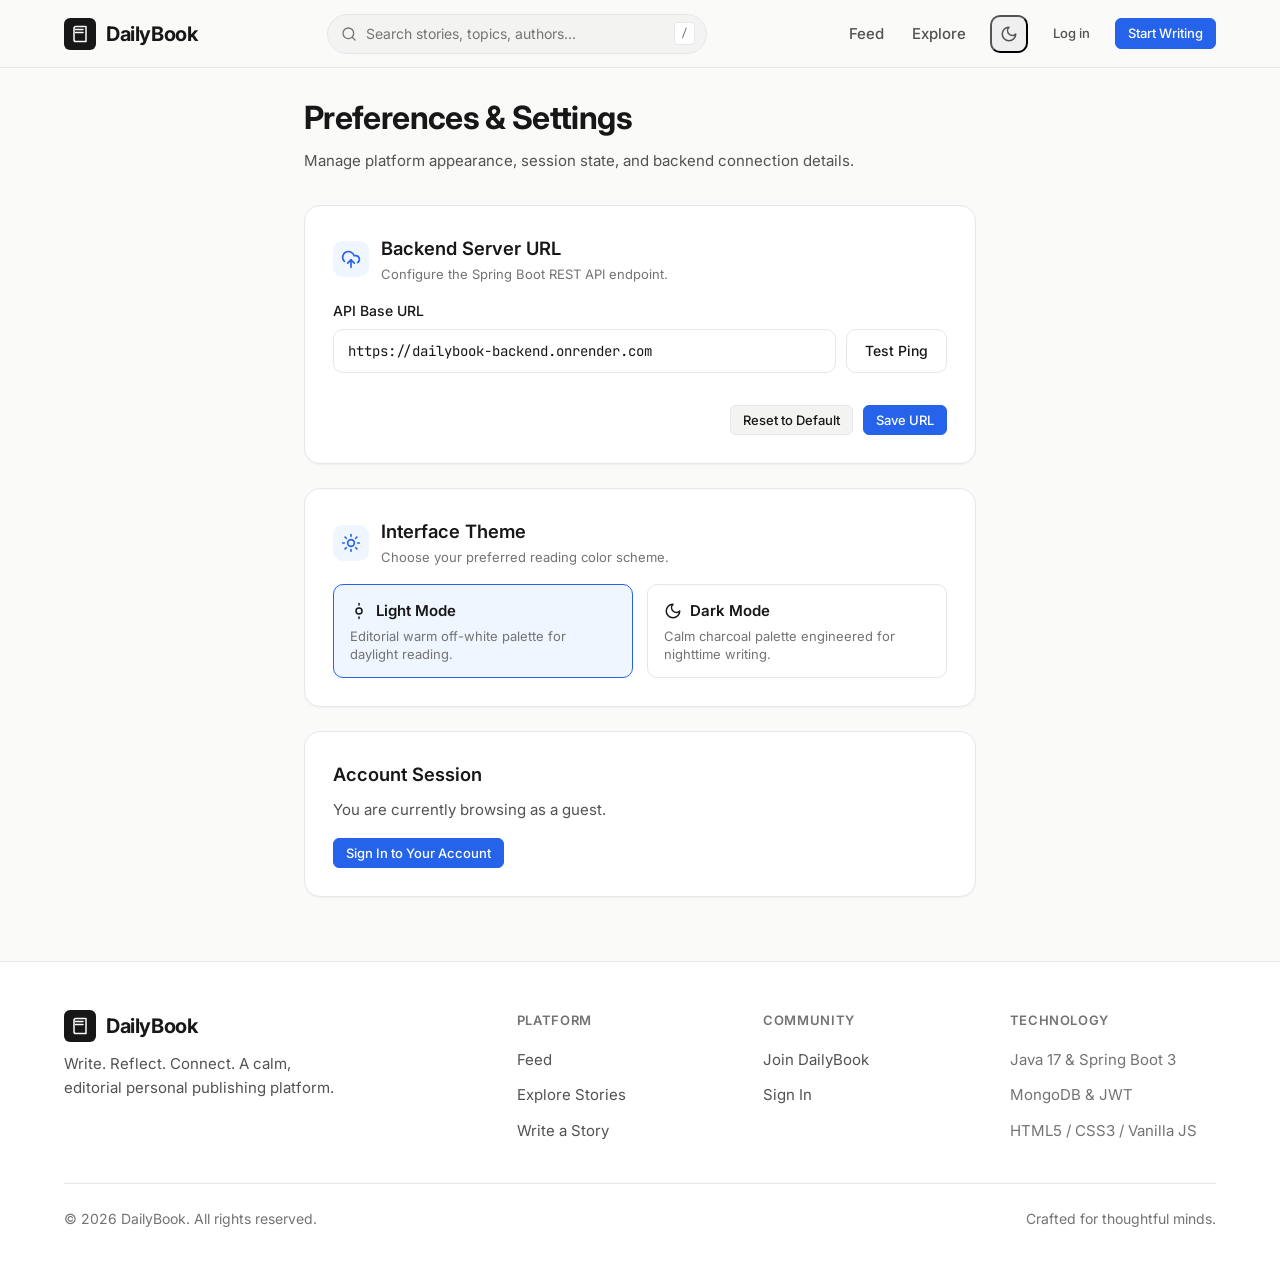
==== commit c3e2e3ac: "fixing backend api" ====
--- a/frontend/settings.html
+++ b/frontend/settings.html
@@ -46,7 +46,7 @@
                   type="url" 
                   id="backend-url-input" 
                   class="form-input" 
-                  placeholder="http://localhost:8080" 
+                  placeholder="https://dailybook-backend.onrender.com" 
                   style="font-family: var(--font-mono); font-size: 0.875rem;"
                 />
                 <button type="button" class="btn btn-outline" id="test-connection-btn">
